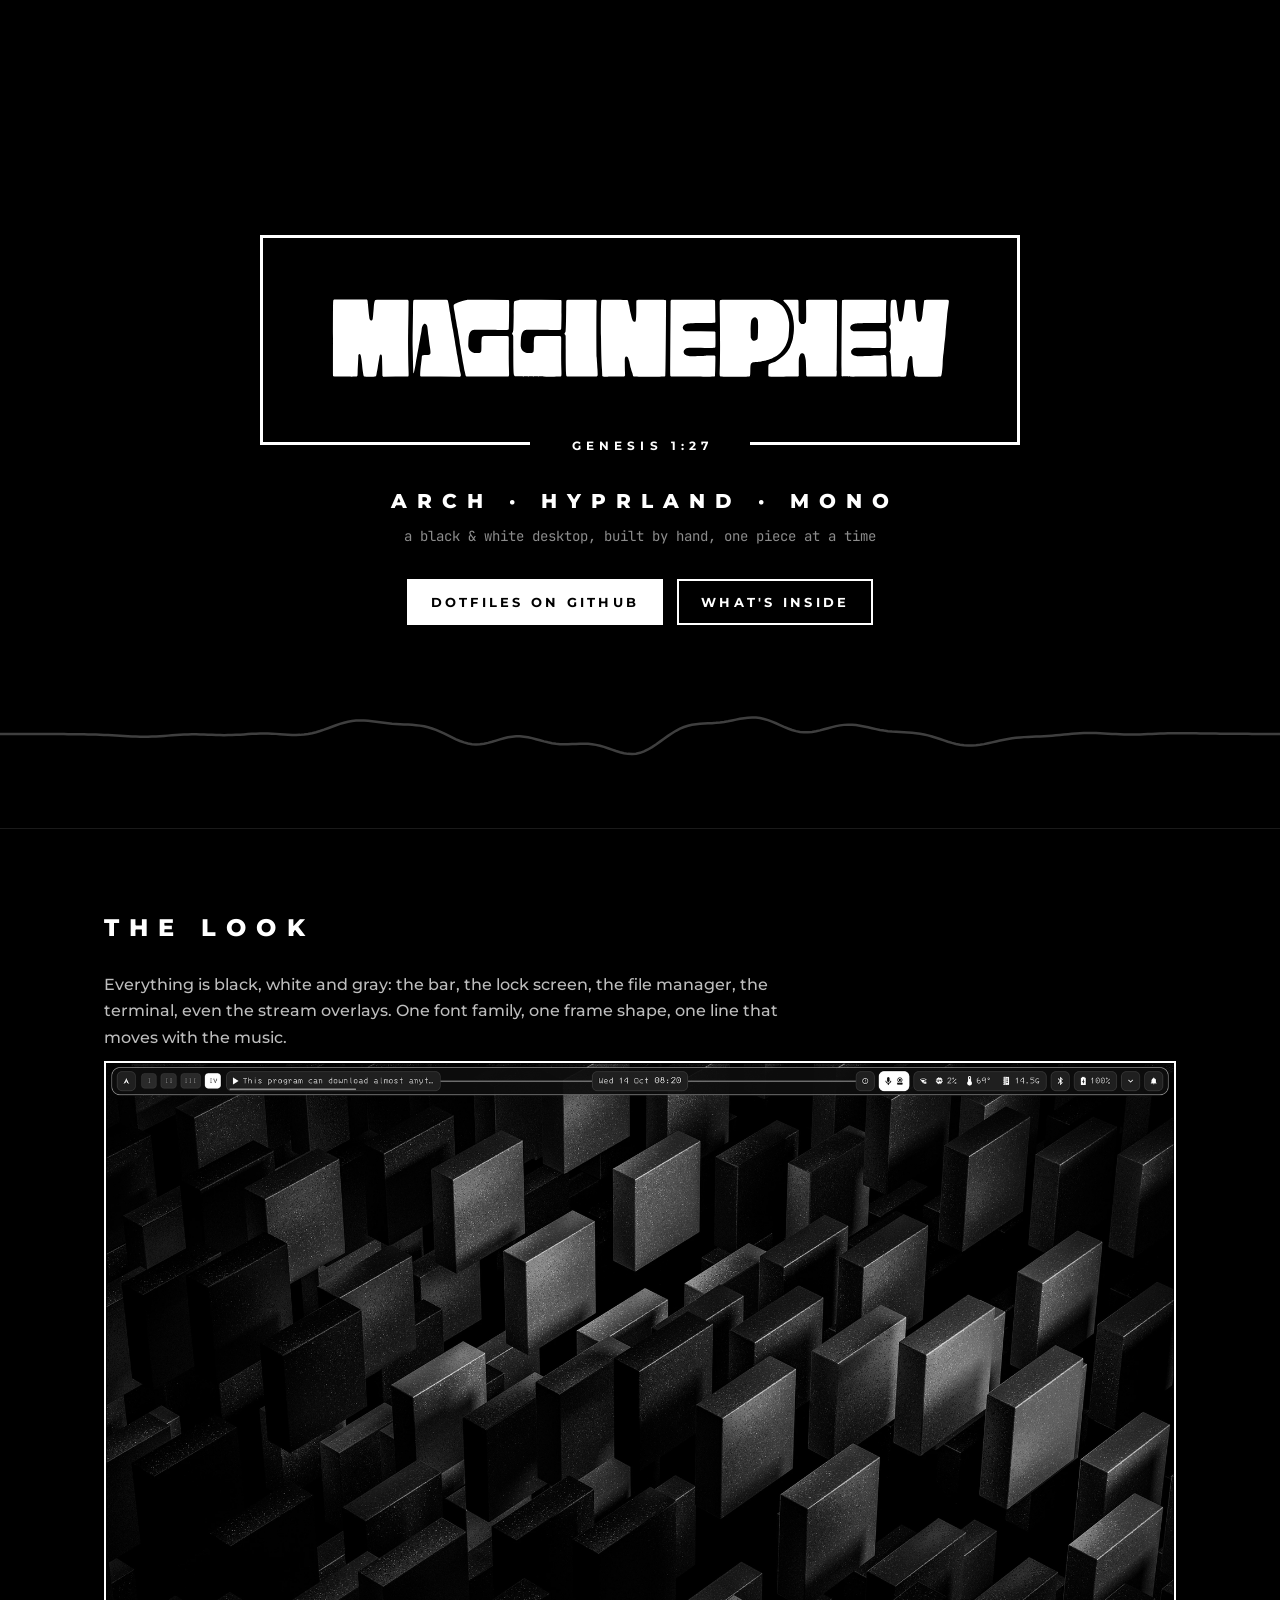
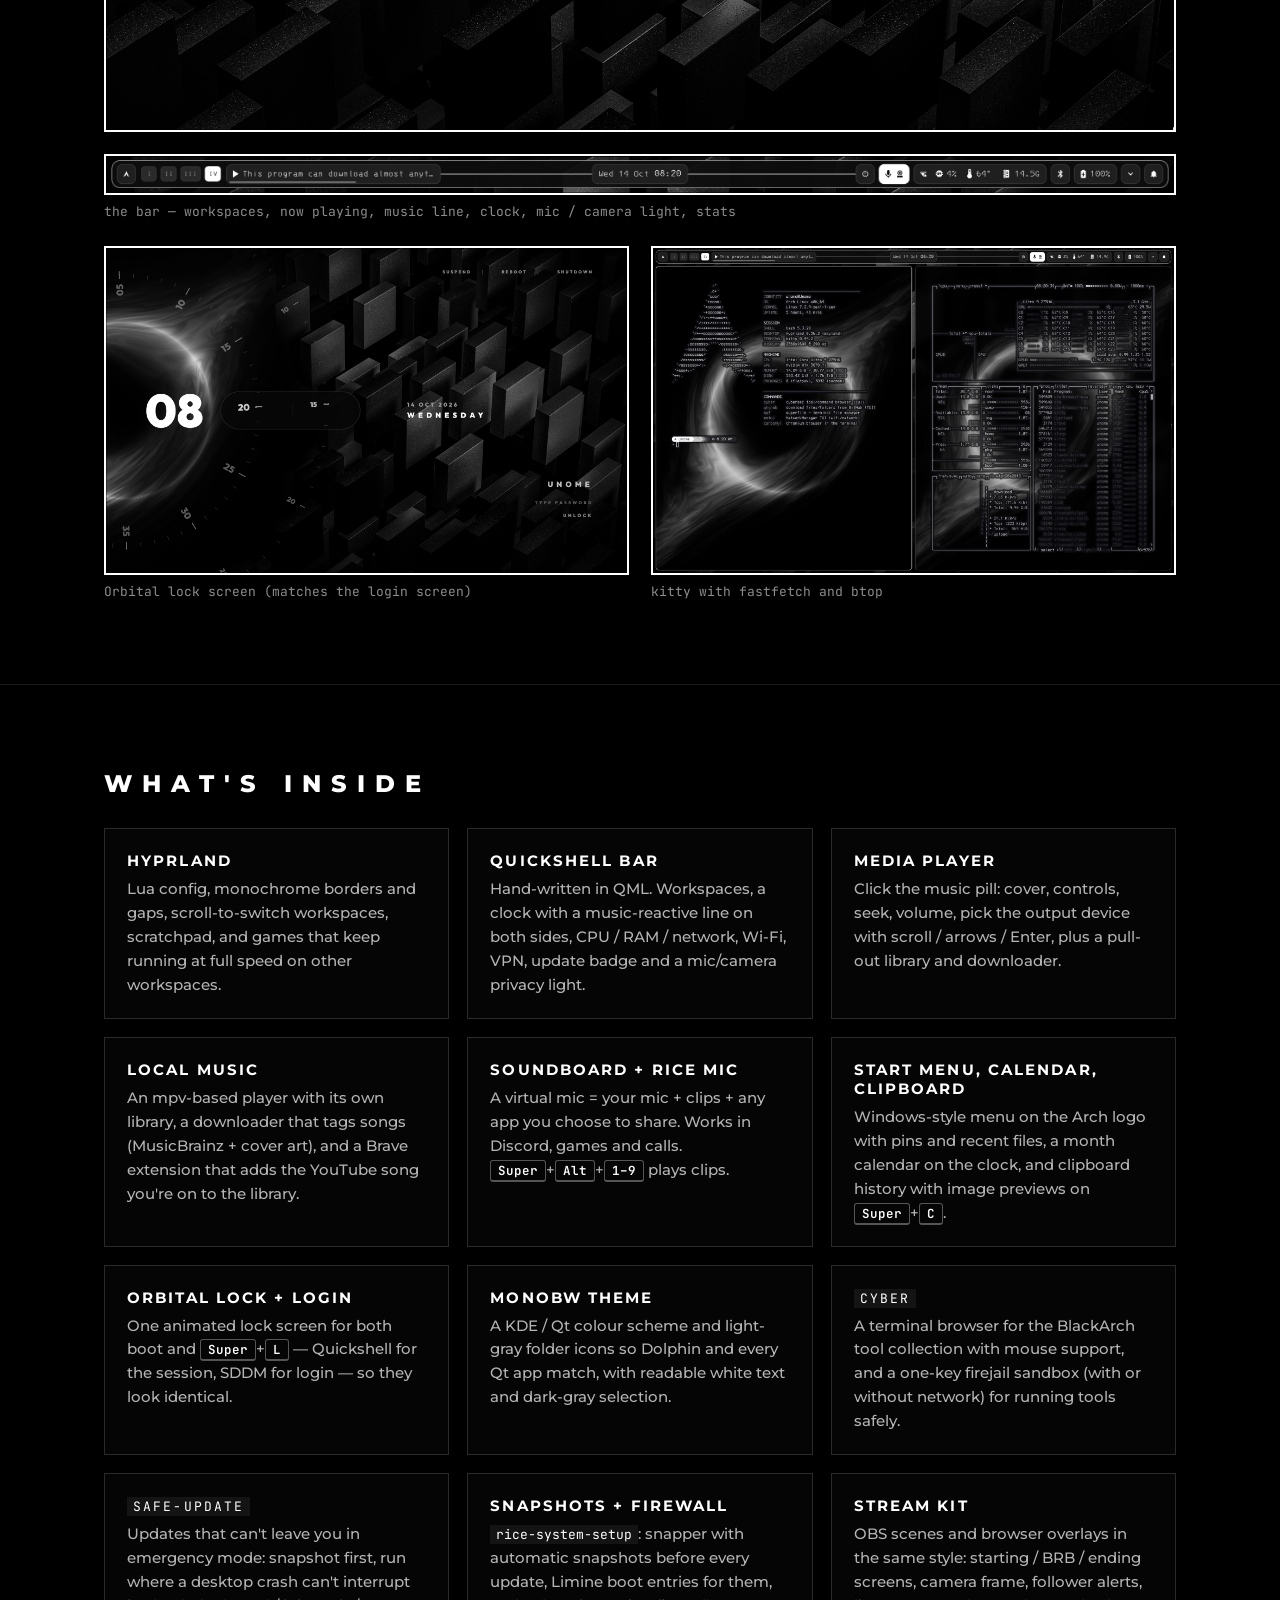
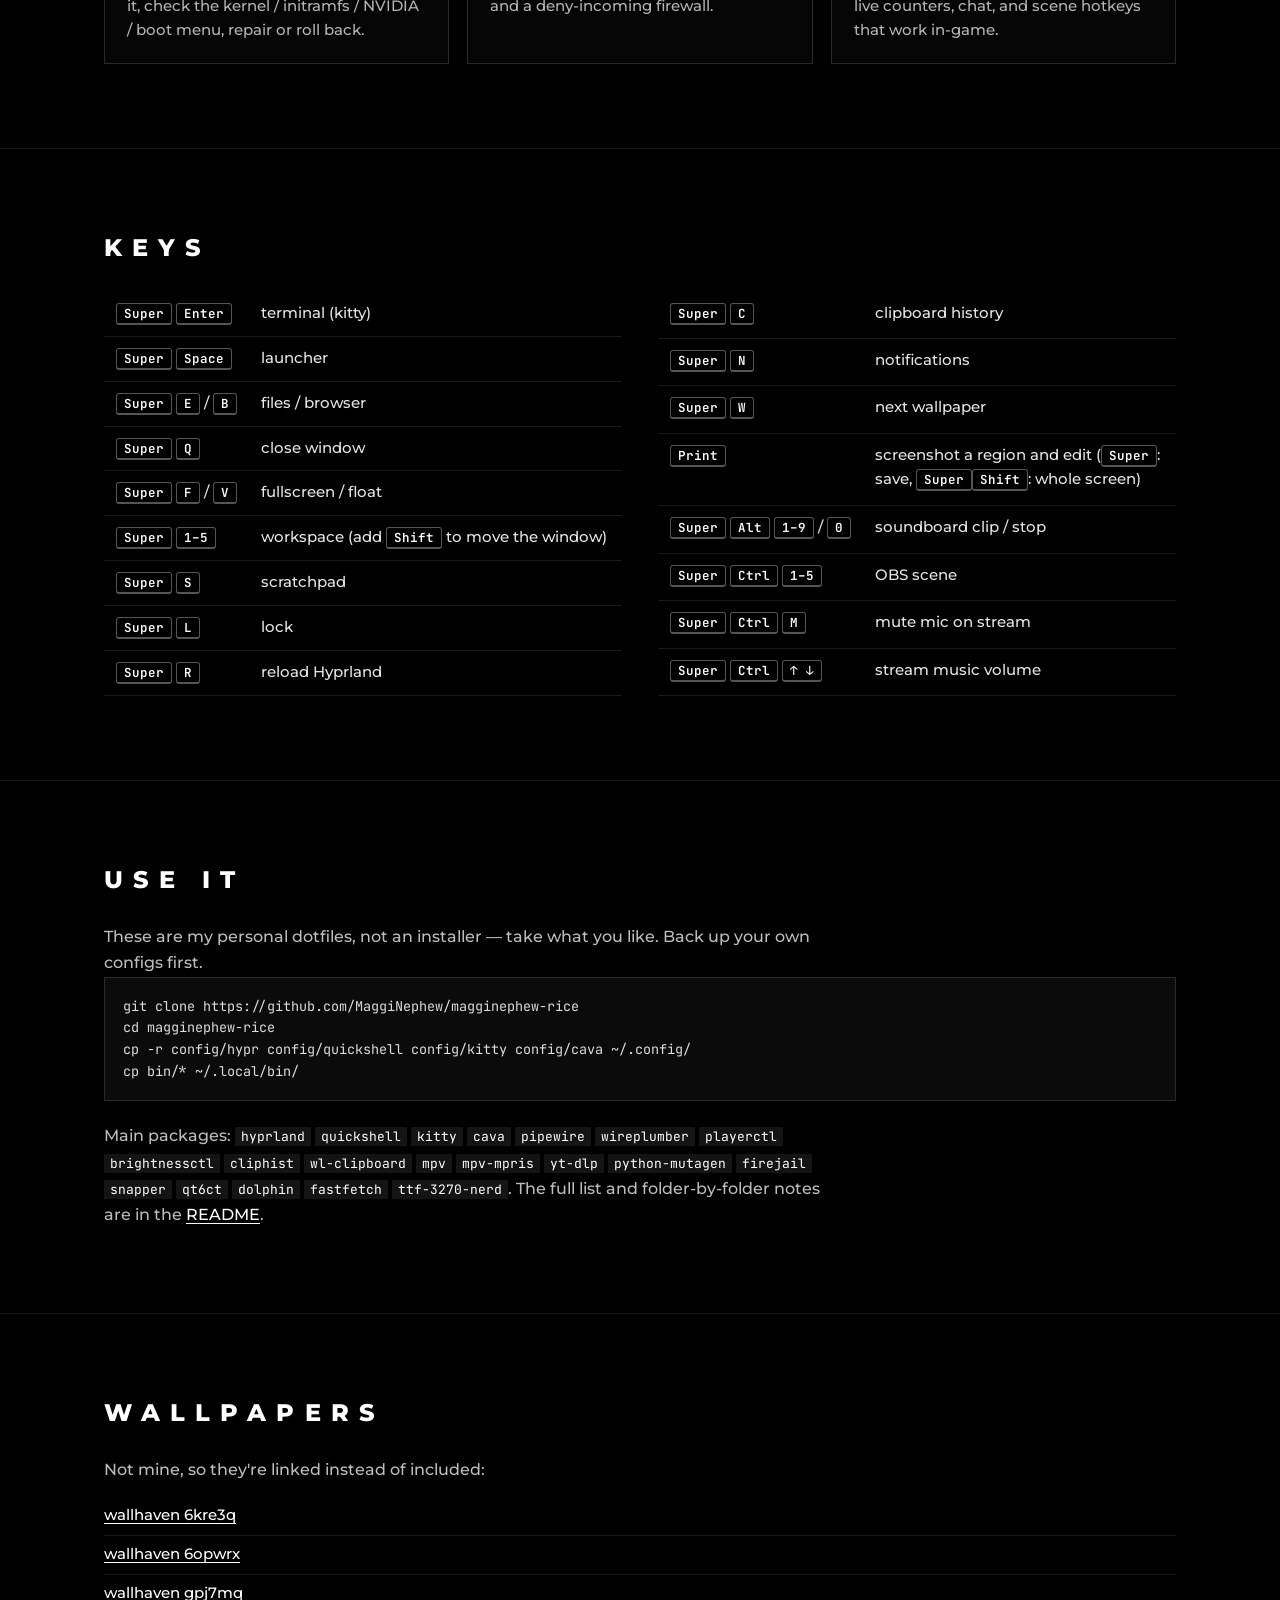
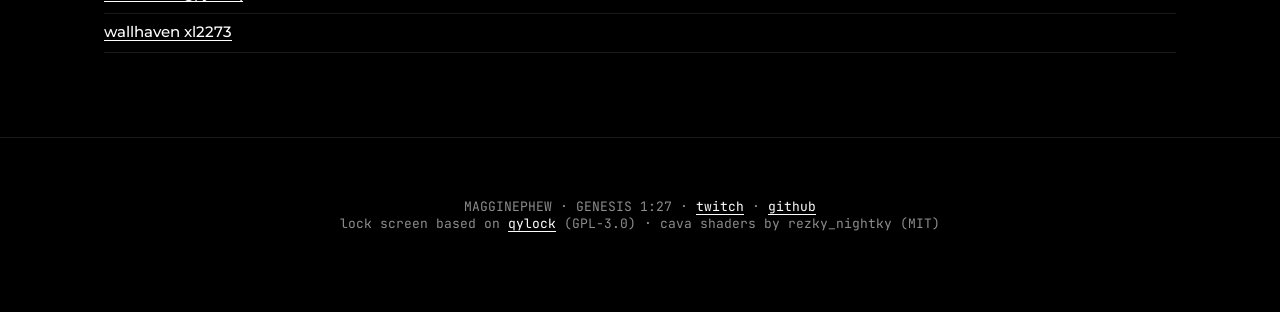
==== docs/index.html @ 16d939df "magginephew rice" ====
<!doctype html>
<html lang="en"><head>
<meta charset="utf-8">
<meta name="viewport" content="width=device-width, initial-scale=1">
<title>MAGGINEPHEW — Arch rice</title>
<meta name="description" content="A black and white Arch Linux + Hyprland setup with a hand-built Quickshell bar, soundboard, music player and stream kit.">
<link rel="preconnect" href="https://fonts.googleapis.com">
<link href="https://fonts.googleapis.com/css2?family=Montserrat:wght@500;700;800&family=JetBrains+Mono:wght@400;600&display=swap" rel="stylesheet">
<style>
  :root { --bg:#000; --fg:#e6e6e6; --white:#fff; --gray:#8c8c8c; --dim:#2a2a2a; --line:#1a1a1a;
          --sans:"Montserrat",system-ui,sans-serif; --mono:"JetBrains Mono",ui-monospace,monospace; }
  * { box-sizing: border-box; margin: 0; padding: 0; }
  html { scroll-behavior: smooth; }
  body { background: var(--bg); color: var(--fg); font: 500 16px/1.65 var(--sans); }
  a { color: var(--white); text-underline-offset: 3px; }
  .wrap { max-width: 1120px; margin: 0 auto; padding: 0 24px; }
  /* the logo's frame: box with a gap in the bottom edge holding a spaced label */
  .frame { position: relative; border: 3px solid var(--white); border-bottom: none; }
  .frame::before, .frame::after { content: ""; position: absolute; bottom: 0; height: 3px; background: var(--white);
                                   width: calc(50% - var(--gap, 160px) / 2); }
  .frame::before { left: 0; } .frame::after { right: 0; }
  .frame > .label { position: absolute; left: 50%; bottom: 0; transform: translate(-50%, 50%); width: var(--gap, 160px);
                    text-align: center; font: 700 12px var(--sans); letter-spacing: .42em; text-indent: .42em; color: var(--white); }

  header { min-height: 92vh; display: grid; place-items: center; text-align: center; padding: 72px 0 40px; position: relative; overflow: hidden; }
  header .frame { width: min(760px, 88vw); padding: clamp(28px, 6vw, 56px) clamp(24px, 6vw, 64px) clamp(34px, 6vw, 64px); --gap: 220px; }
  header .frame img { width: 100%; display: block; }
  header h1 { position: absolute; left: -9999px; }
  .tag { margin-top: 44px; font: 800 clamp(14px, 2.4vw, 20px) var(--sans); letter-spacing: .5em; text-indent: .5em; color: var(--white); }
  .sub { margin-top: 14px; font: 400 14px var(--mono); color: var(--gray); }
  .cta { margin-top: 34px; display: flex; gap: 14px; justify-content: center; flex-wrap: wrap; }
  .btn { font: 700 13px var(--sans); letter-spacing: .25em; text-transform: uppercase; text-decoration: none;
         padding: 13px 22px; border: 2px solid var(--white); color: var(--white); }
  .btn.solid { background: var(--white); color: var(--bg); }
  .btn:hover { background: var(--white); color: var(--bg); }
  canvas#wave { position: absolute; left: 0; right: 0; bottom: 6vh; width: 100%; height: 80px; opacity: .7; }

  section { padding: 84px 0; border-top: 1px solid var(--line); }
  h2 { font: 800 clamp(18px, 2.6vw, 24px) var(--sans); letter-spacing: .42em; color: var(--white); margin-bottom: 30px; }
  h3 { font: 700 15px var(--sans); letter-spacing: .14em; text-transform: uppercase; color: var(--white); margin-bottom: 8px; }
  p.lead { max-width: 720px; color: #bdbdbd; }

  .shot { display: block; width: 100%; border: 2px solid var(--white); background: #0b0b0b; }
  .shot-big { margin-top: 10px; }
  .gallery { display: grid; grid-template-columns: repeat(auto-fit, minmax(300px, 1fr)); gap: 22px; margin-top: 26px; }
  .gallery figure { margin: 0; }
  .gallery figcaption { font: 400 13px var(--mono); color: var(--gray); margin-top: 8px; }

  .grid { display: grid; grid-template-columns: repeat(auto-fit, minmax(260px, 1fr)); gap: 18px; }
  .card { border: 1px solid var(--dim); padding: 22px 22px 20px; background: #050505; }
  .card p { font-size: 14.5px; color: #b4b4b4; }
  .card code, td code, li code, p code { font: 400 13px var(--mono); color: var(--white); background: #141414; padding: 1px 6px; }

  table { width: 100%; border-collapse: collapse; font-size: 14.5px; }
  td { padding: 10px 12px; border-bottom: 1px solid var(--line); vertical-align: top; }
  td:first-child { white-space: nowrap; width: 1%; }
  kbd { font: 600 12.5px var(--mono); border: 1px solid #555; border-bottom-width: 2px; padding: 1px 7px; color: var(--white); border-radius: 3px; }
  .cols { display: grid; grid-template-columns: repeat(auto-fit, minmax(420px, 1fr)); gap: 36px; }
  @media (max-width: 520px) { .cols { grid-template-columns: 1fr; } td:first-child { white-space: normal; } }

  pre { font: 400 13.5px/1.6 var(--mono); background: #0b0b0b; border: 1px solid var(--dim); padding: 18px; overflow-x: auto; color: #dcdcdc; }
  ul.plain { list-style: none; } ul.plain li { padding: 7px 0; border-bottom: 1px solid var(--line); font-size: 14.5px; }
  footer { padding: 60px 0 80px; text-align: center; font: 400 13px var(--mono); color: var(--gray); border-top: 1px solid var(--line); }
</style>
</head>
<body>

<header>
  <div>
    <h1>MAGGINEPHEW</h1>
    <div class="frame"><img src="wordmark.svg" alt="MAGGINEPHEW"><div class="label">GENESIS 1:27</div></div>
    <div class="tag">ARCH&nbsp;·&nbsp;HYPRLAND&nbsp;·&nbsp;MONO</div>
    <div class="sub">a black &amp; white desktop, built by hand, one piece at a time</div>
    <div class="cta">
      <a class="btn solid" href="https://github.com/MaggiNephew/magginephew-rice">Dotfiles on GitHub</a>
      <a class="btn" href="#features">What's inside</a>
    </div>
  </div>
  <canvas id="wave"></canvas>
</header>

<section id="look">
  <div class="wrap">
    <h2>THE LOOK</h2>
    <p class="lead">Everything is black, white and gray: the bar, the lock screen, the file manager, the terminal, even the stream overlays. One font family, one frame shape, one line that moves with the music.</p>
    <img class="shot shot-big" src="screenshots/desktop.png" alt="Full desktop" onerror="this.remove()">
    <figure style="margin:22px 0 0"><img class="shot" src="screenshots/bar.png" alt="The bar" onerror="this.parentNode.remove()"><figcaption style="font:400 13px var(--mono);color:var(--gray);margin-top:8px">the bar — workspaces, now playing, music line, clock, mic / camera light, stats</figcaption></figure>
    <div class="gallery">
      <figure><img class="shot" src="screenshots/media.png" alt="" onerror="this.parentNode.remove()"><figcaption>media player with output switcher and library</figcaption></figure>
      <figure><img class="shot" src="screenshots/start-menu.png" alt="" onerror="this.parentNode.remove()"><figcaption>start menu on the Arch logo</figcaption></figure>
      <figure><img class="shot" src="screenshots/soundboard.png" alt="" onerror="this.parentNode.remove()"><figcaption>soundboard + Rice Mic</figcaption></figure>
      <figure><img class="shot" src="screenshots/calendar.png" alt="" onerror="this.parentNode.remove()"><figcaption>calendar and clipboard history</figcaption></figure>
      <figure><img class="shot" src="screenshots/lock.png" alt="" onerror="this.parentNode.remove()"><figcaption>Orbital lock screen (matches the login screen)</figcaption></figure>
      <figure><img class="shot" src="screenshots/terminal.png" alt="" onerror="this.parentNode.remove()"><figcaption>kitty with fastfetch and btop</figcaption></figure>
      <figure><img class="shot" src="screenshots/files.png" alt="" onerror="this.parentNode.remove()"><figcaption>Dolphin in the MonoBW theme</figcaption></figure>
      <figure><img class="shot" src="screenshots/stream.png" alt="" onerror="this.parentNode.remove()"><figcaption>the stream kit in OBS</figcaption></figure>
    </div>
  </div>
</section>

<section id="features">
  <div class="wrap">
    <h2>WHAT'S INSIDE</h2>
    <div class="grid">
      <div class="card"><h3>Hyprland</h3><p>Lua config, monochrome borders and gaps, scroll-to-switch workspaces, scratchpad, and games that keep running at full speed on other workspaces.</p></div>
      <div class="card"><h3>Quickshell bar</h3><p>Hand-written in QML. Workspaces, a clock with a music-reactive line on both sides, CPU / RAM / network, Wi-Fi, VPN, update badge and a mic/camera privacy light.</p></div>
      <div class="card"><h3>Media player</h3><p>Click the music pill: cover, controls, seek, volume, pick the output device with scroll / arrows / Enter, plus a pull-out library and downloader.</p></div>
      <div class="card"><h3>Local music</h3><p>An mpv-based player with its own library, a downloader that tags songs (MusicBrainz + cover art), and a Brave extension that adds the YouTube song you're on to the library.</p></div>
      <div class="card"><h3>Soundboard + Rice Mic</h3><p>A virtual mic = your mic + clips + any app you choose to share. Works in Discord, games and calls. <kbd>Super</kbd>+<kbd>Alt</kbd>+<kbd>1–9</kbd> plays clips.</p></div>
      <div class="card"><h3>Start menu, calendar, clipboard</h3><p>Windows-style menu on the Arch logo with pins and recent files, a month calendar on the clock, and clipboard history with image previews on <kbd>Super</kbd>+<kbd>C</kbd>.</p></div>
      <div class="card"><h3>Orbital lock + login</h3><p>One animated lock screen for both boot and <kbd>Super</kbd>+<kbd>L</kbd> — Quickshell for the session, SDDM for login — so they look identical.</p></div>
      <div class="card"><h3>MonoBW theme</h3><p>A KDE / Qt colour scheme and light-gray folder icons so Dolphin and every Qt app match, with readable white text and dark-gray selection.</p></div>
      <div class="card"><h3><code>cyber</code></h3><p>A terminal browser for the BlackArch tool collection with mouse support, and a one-key firejail sandbox (with or without network) for running tools safely.</p></div>
      <div class="card"><h3><code>safe-update</code></h3><p>Updates that can't leave you in emergency mode: snapshot first, run where a desktop crash can't interrupt it, check the kernel / initramfs / NVIDIA / boot menu, repair or roll back.</p></div>
      <div class="card"><h3>Snapshots + firewall</h3><p><code>rice-system-setup</code>: snapper with automatic snapshots before every update, Limine boot entries for them, and a deny-incoming firewall.</p></div>
      <div class="card"><h3>Stream kit</h3><p>OBS scenes and browser overlays in the same style: starting / BRB / ending screens, camera frame, follower alerts, live counters, chat, and scene hotkeys that work in-game.</p></div>
    </div>
  </div>
</section>

<section id="keys">
  <div class="wrap">
    <h2>KEYS</h2>
    <div class="cols">
      <table>
        <tr><td><kbd>Super</kbd> <kbd>Enter</kbd></td><td>terminal (kitty)</td></tr>
        <tr><td><kbd>Super</kbd> <kbd>Space</kbd></td><td>launcher</td></tr>
        <tr><td><kbd>Super</kbd> <kbd>E</kbd> / <kbd>B</kbd></td><td>files / browser</td></tr>
        <tr><td><kbd>Super</kbd> <kbd>Q</kbd></td><td>close window</td></tr>
        <tr><td><kbd>Super</kbd> <kbd>F</kbd> / <kbd>V</kbd></td><td>fullscreen / float</td></tr>
        <tr><td><kbd>Super</kbd> <kbd>1–5</kbd></td><td>workspace (add <kbd>Shift</kbd> to move the window)</td></tr>
        <tr><td><kbd>Super</kbd> <kbd>S</kbd></td><td>scratchpad</td></tr>
        <tr><td><kbd>Super</kbd> <kbd>L</kbd></td><td>lock</td></tr>
        <tr><td><kbd>Super</kbd> <kbd>R</kbd></td><td>reload Hyprland</td></tr>
      </table>
      <table>
        <tr><td><kbd>Super</kbd> <kbd>C</kbd></td><td>clipboard history</td></tr>
        <tr><td><kbd>Super</kbd> <kbd>N</kbd></td><td>notifications</td></tr>
        <tr><td><kbd>Super</kbd> <kbd>W</kbd></td><td>next wallpaper</td></tr>
        <tr><td><kbd>Print</kbd></td><td>screenshot a region and edit (<kbd>Super</kbd>: save, <kbd>Super</kbd><kbd>Shift</kbd>: whole screen)</td></tr>
        <tr><td><kbd>Super</kbd> <kbd>Alt</kbd> <kbd>1–9</kbd> / <kbd>0</kbd></td><td>soundboard clip / stop</td></tr>
        <tr><td><kbd>Super</kbd> <kbd>Ctrl</kbd> <kbd>1–5</kbd></td><td>OBS scene</td></tr>
        <tr><td><kbd>Super</kbd> <kbd>Ctrl</kbd> <kbd>M</kbd></td><td>mute mic on stream</td></tr>
        <tr><td><kbd>Super</kbd> <kbd>Ctrl</kbd> <kbd>↑ ↓</kbd></td><td>stream music volume</td></tr>
      </table>
    </div>
  </div>
</section>

<section id="install">
  <div class="wrap">
    <h2>USE IT</h2>
    <p class="lead">These are my personal dotfiles, not an installer — take what you like. Back up your own configs first.</p>
<pre>git clone https://github.com/MaggiNephew/magginephew-rice
cd magginephew-rice
cp -r config/hypr config/quickshell config/kitty config/cava ~/.config/
cp bin/* ~/.local/bin/</pre>
    <p class="lead" style="margin-top:22px">Main packages: <code>hyprland</code> <code>quickshell</code> <code>kitty</code> <code>cava</code> <code>pipewire</code> <code>wireplumber</code> <code>playerctl</code> <code>brightnessctl</code> <code>cliphist</code> <code>wl-clipboard</code> <code>mpv</code> <code>mpv-mpris</code> <code>yt-dlp</code> <code>python-mutagen</code> <code>firejail</code> <code>snapper</code> <code>qt6ct</code> <code>dolphin</code> <code>fastfetch</code> <code>ttf-3270-nerd</code>. The full list and folder-by-folder notes are in the <a href="https://github.com/MaggiNephew/magginephew-rice#readme">README</a>.</p>
  </div>
</section>

<section id="walls">
  <div class="wrap">
    <h2>WALLPAPERS</h2>
    <p class="lead">Not mine, so they're linked instead of included:</p>
    <ul class="plain" style="margin-top:14px">
      <li><a href="https://wallhaven.cc/w/6kre3q">wallhaven 6kre3q</a></li>
      <li><a href="https://wallhaven.cc/w/6opwrx">wallhaven 6opwrx</a></li>
      <li><a href="https://wallhaven.cc/w/gpj7mq">wallhaven gpj7mq</a></li>
      <li><a href="https://wallhaven.cc/w/xl2273">wallhaven xl2273</a></li>
    </ul>
  </div>
</section>

<footer>
  MAGGINEPHEW · GENESIS 1:27 · <a href="https://twitch.tv/magginephew_gaming">twitch</a> · <a href="https://github.com/MaggiNephew/magginephew-rice">github</a><br>
  lock screen based on <a href="https://github.com/Darkkal44/qylock">qylock</a> (GPL-3.0) · cava shaders by rezky_nightky (MIT)
</footer>

<script>
  // the same calm line as the bar and the stream screens
  const cv = document.getElementById("wave"), ctx = cv.getContext("2d");
  const size = () => { const d = devicePixelRatio || 1; cv.width = cv.clientWidth * d; cv.height = cv.clientHeight * d; };
  size(); addEventListener("resize", size);
  const still = matchMedia("(prefers-reduced-motion: reduce)").matches;
  function draw(ms) {
    const w = cv.width, h = cv.height, mid = h / 2, t = still ? 0 : ms / 1000, d = devicePixelRatio || 1;
    ctx.clearRect(0, 0, w, h); ctx.lineWidth = 2.5 * d; ctx.strokeStyle = "#5a5a5a"; ctx.beginPath();
    for (let x = 0; x <= w; x += 4 * d) {
      const u = x / w, env = Math.sin(Math.PI * u) ** 2;
      const y = mid + env * h * .32 * (.55 * Math.sin(u * 19 + t * 1.3) + .3 * Math.sin(u * 47 - t * 2.1) + .15 * Math.sin(u * 97 + t * 3.7));
      x ? ctx.lineTo(x, y) : ctx.moveTo(x, y);
    }
    ctx.stroke(); if (!still) requestAnimationFrame(draw);
  }
  requestAnimationFrame(draw);
</script>
</body></html>
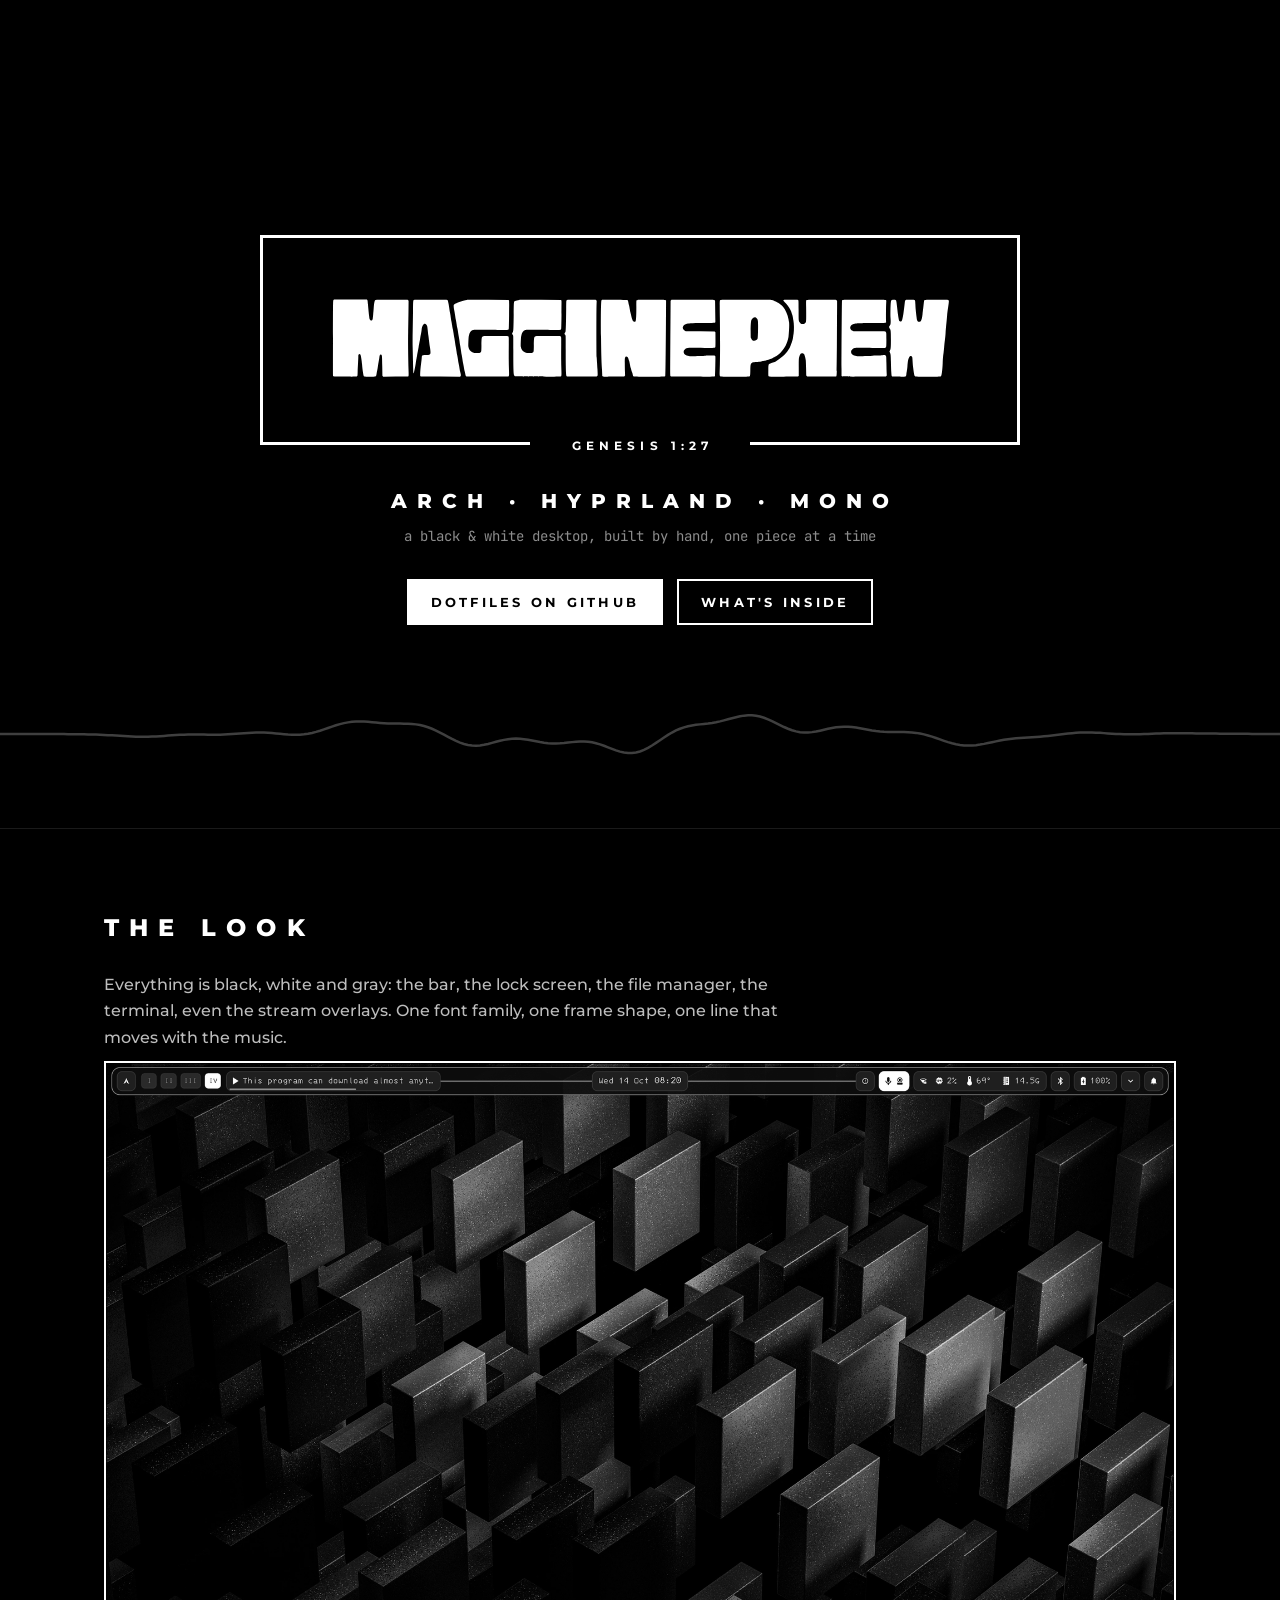
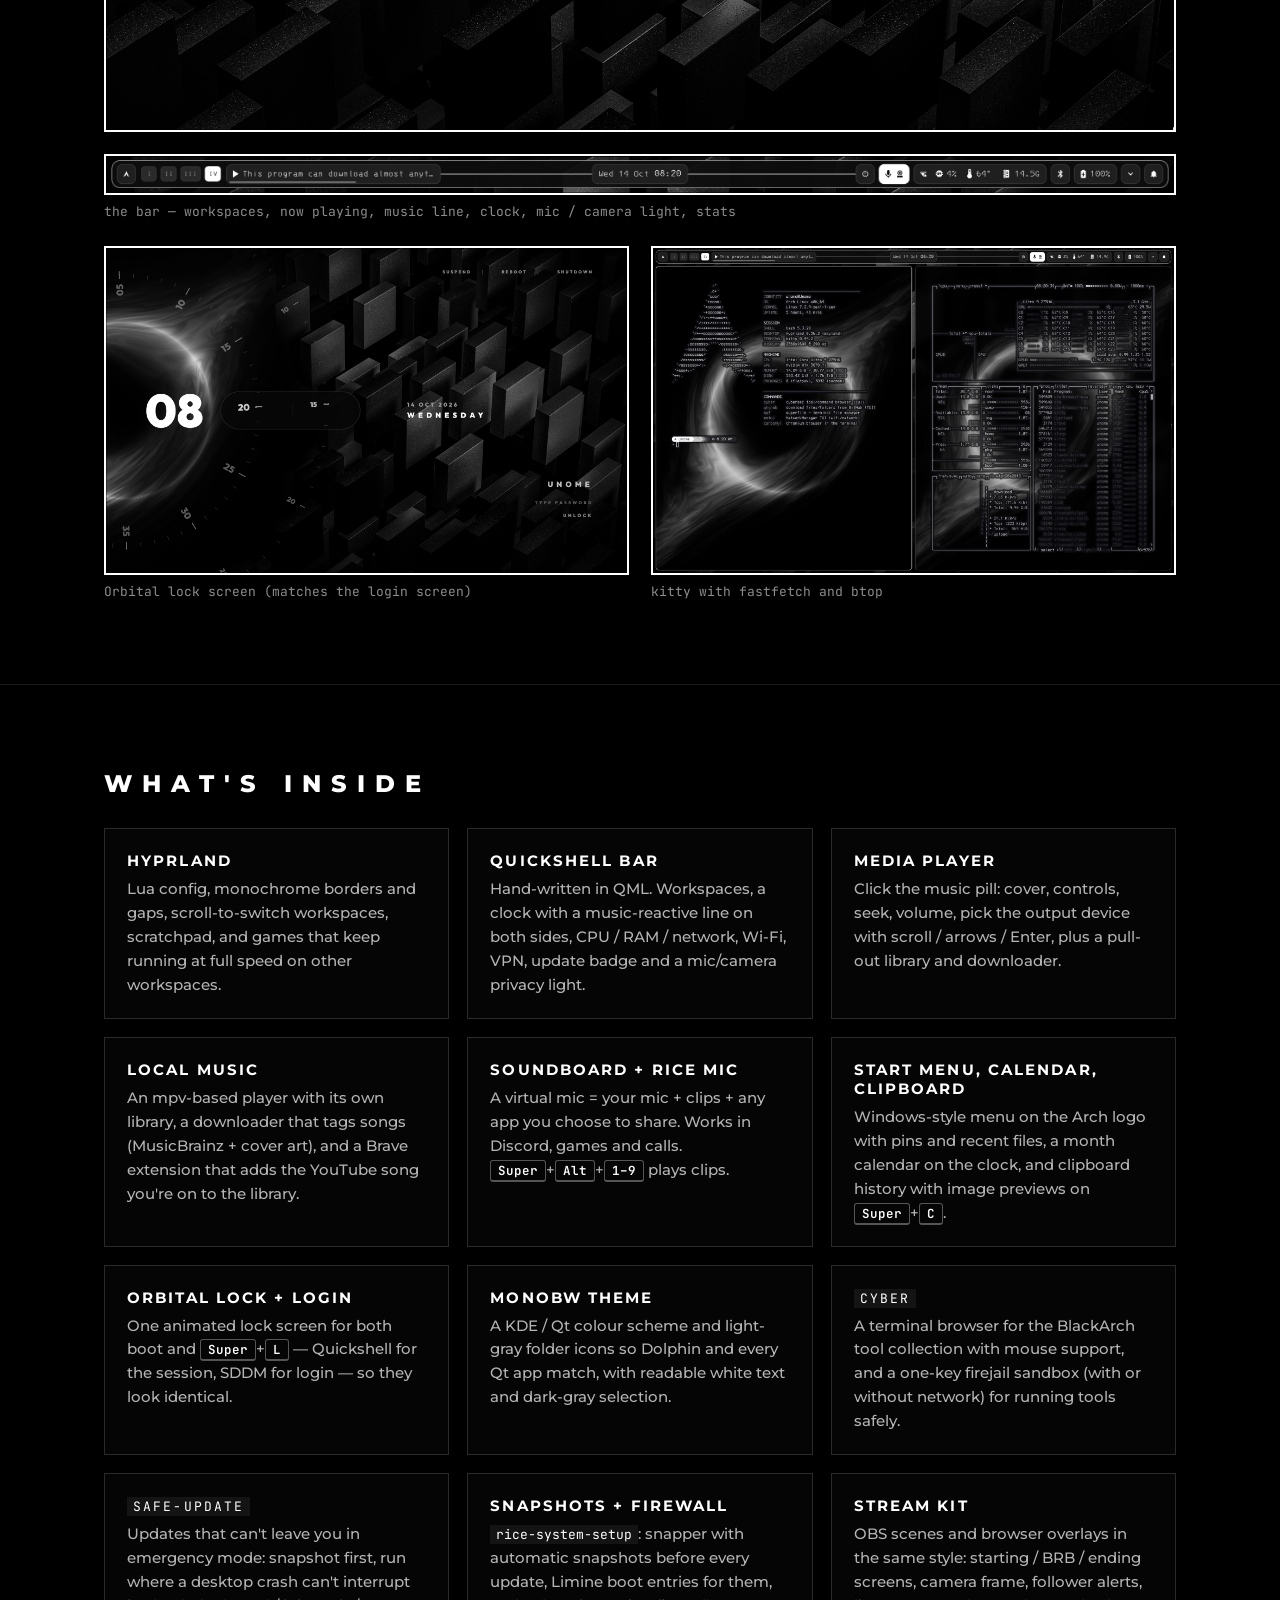
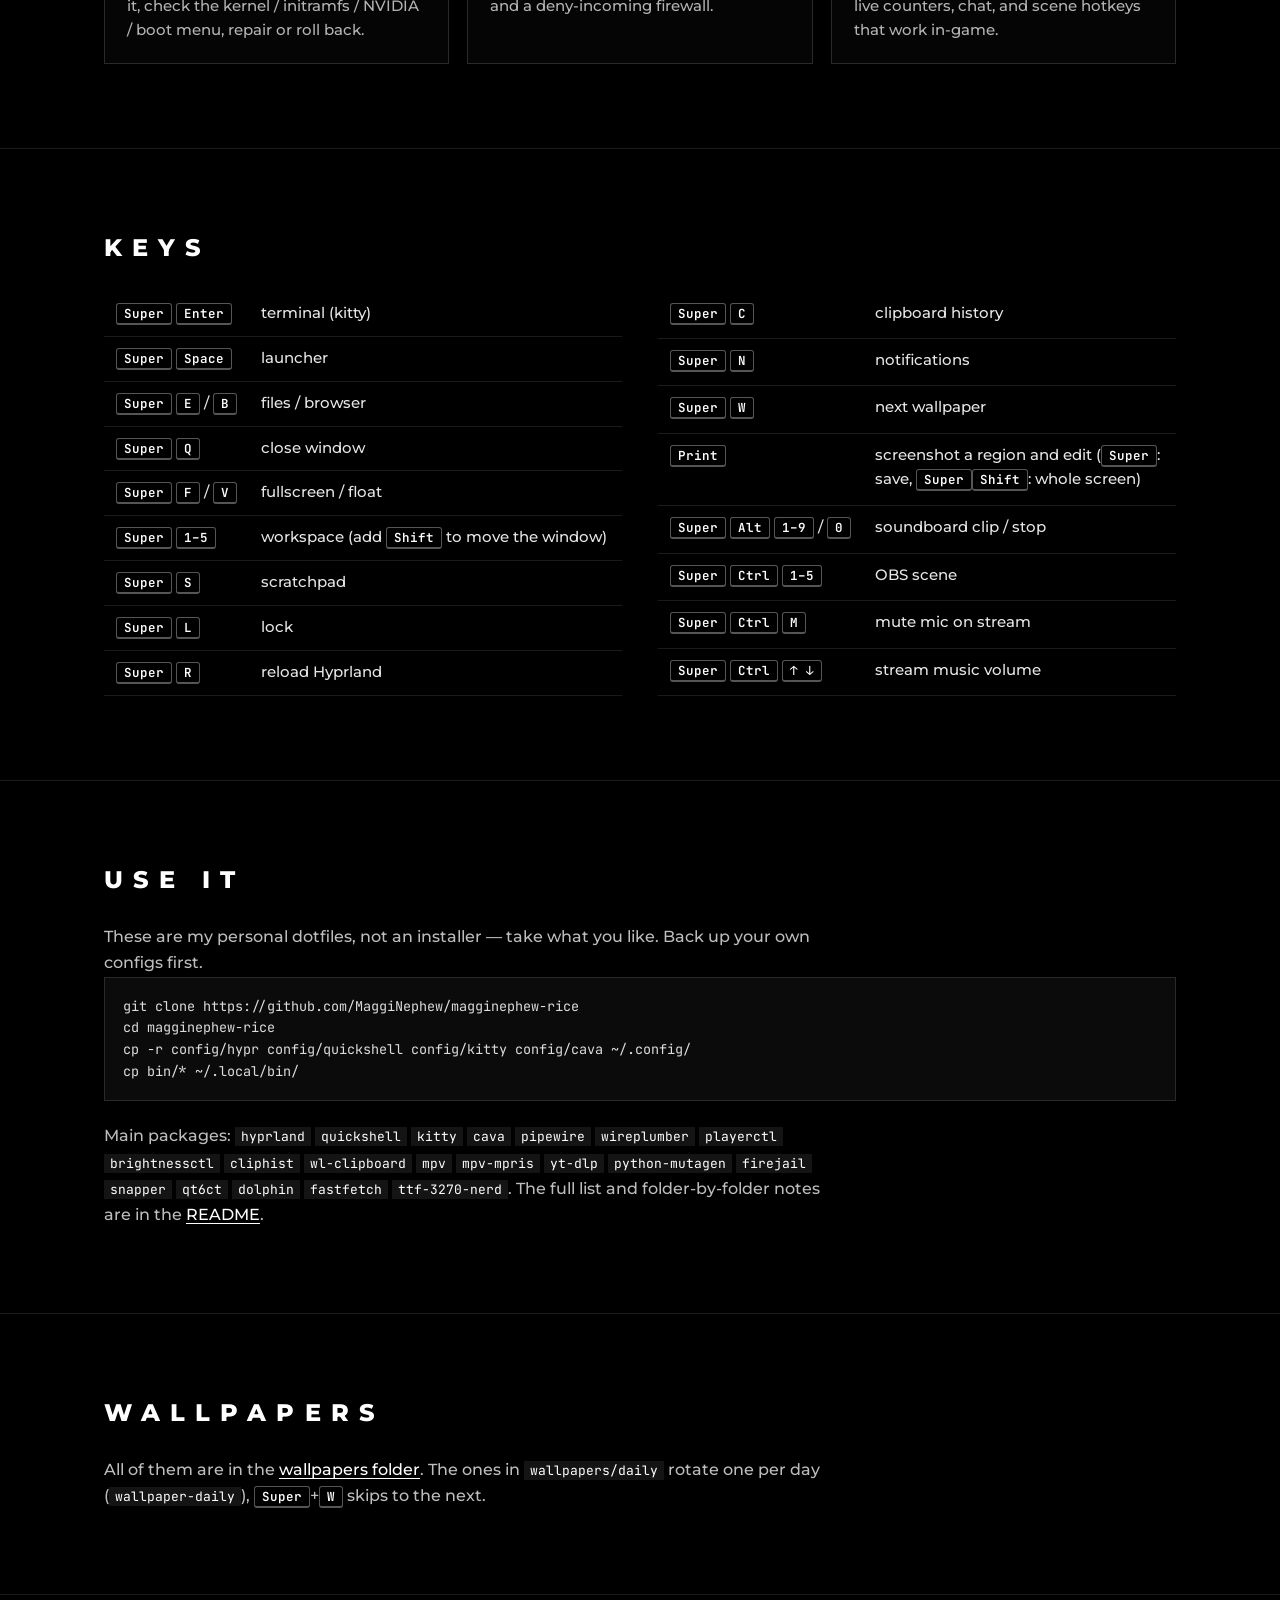
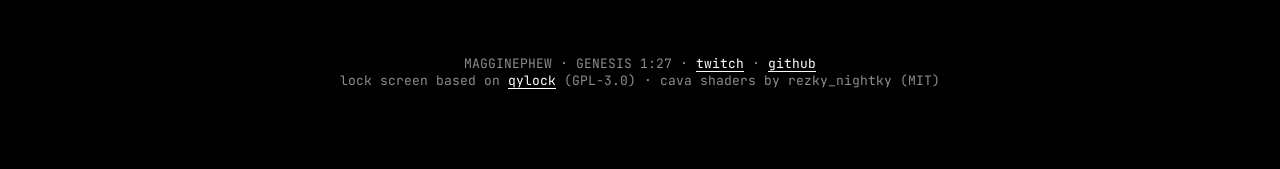
==== commit 0204d843: "magginephew rice" ====
--- a/docs/index.html
+++ b/docs/index.html
@@ -162,13 +162,7 @@
 <section id="walls">
   <div class="wrap">
     <h2>WALLPAPERS</h2>
-    <p class="lead">Not mine, so they're linked instead of included:</p>
-    <ul class="plain" style="margin-top:14px">
-      <li><a href="https://wallhaven.cc/w/6kre3q">wallhaven 6kre3q</a></li>
-      <li><a href="https://wallhaven.cc/w/6opwrx">wallhaven 6opwrx</a></li>
-      <li><a href="https://wallhaven.cc/w/gpj7mq">wallhaven gpj7mq</a></li>
-      <li><a href="https://wallhaven.cc/w/xl2273">wallhaven xl2273</a></li>
-    </ul>
+    <p class="lead">All of them are in the <a href="https://github.com/MaggiNephew/magginephew-rice/tree/main/wallpapers">wallpapers folder</a>. The ones in <code>wallpapers/daily</code> rotate one per day (<code>wallpaper-daily</code>), <kbd>Super</kbd>+<kbd>W</kbd> skips to the next.</p>
   </div>
 </section>
 
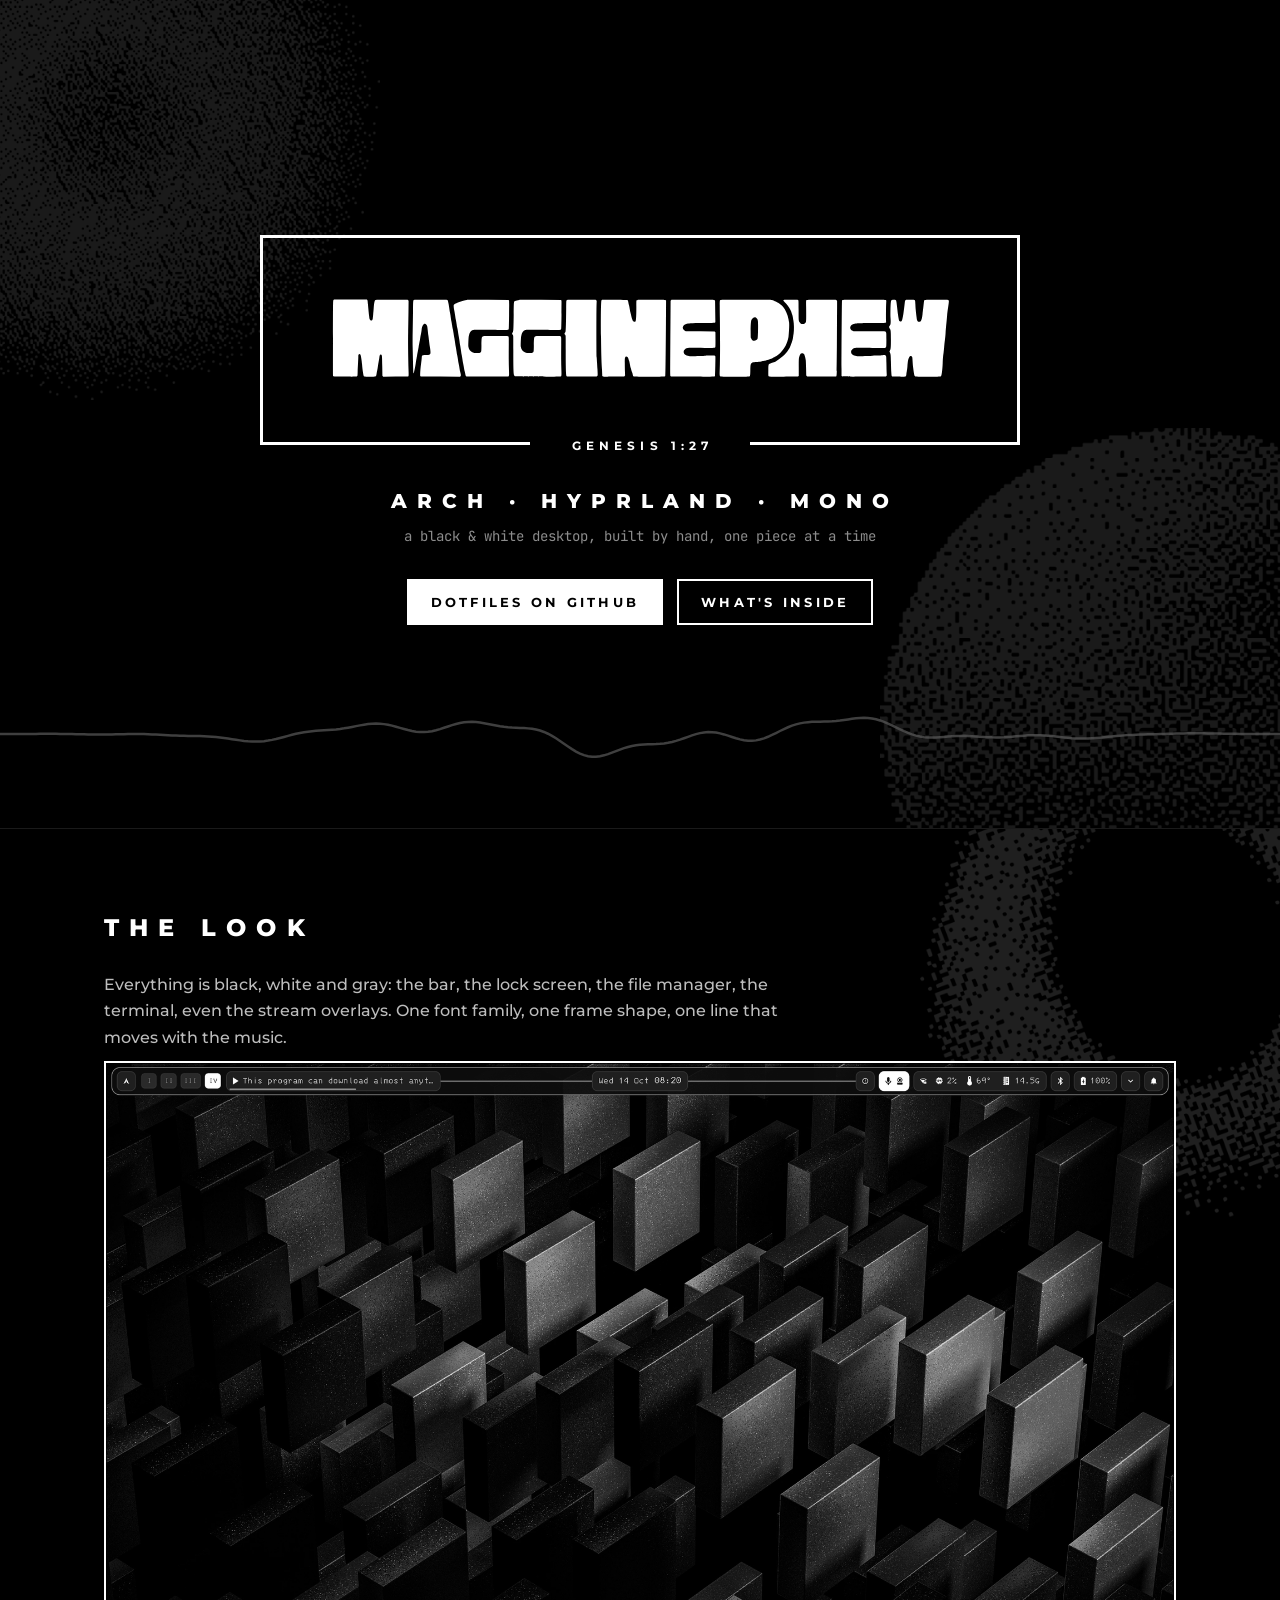
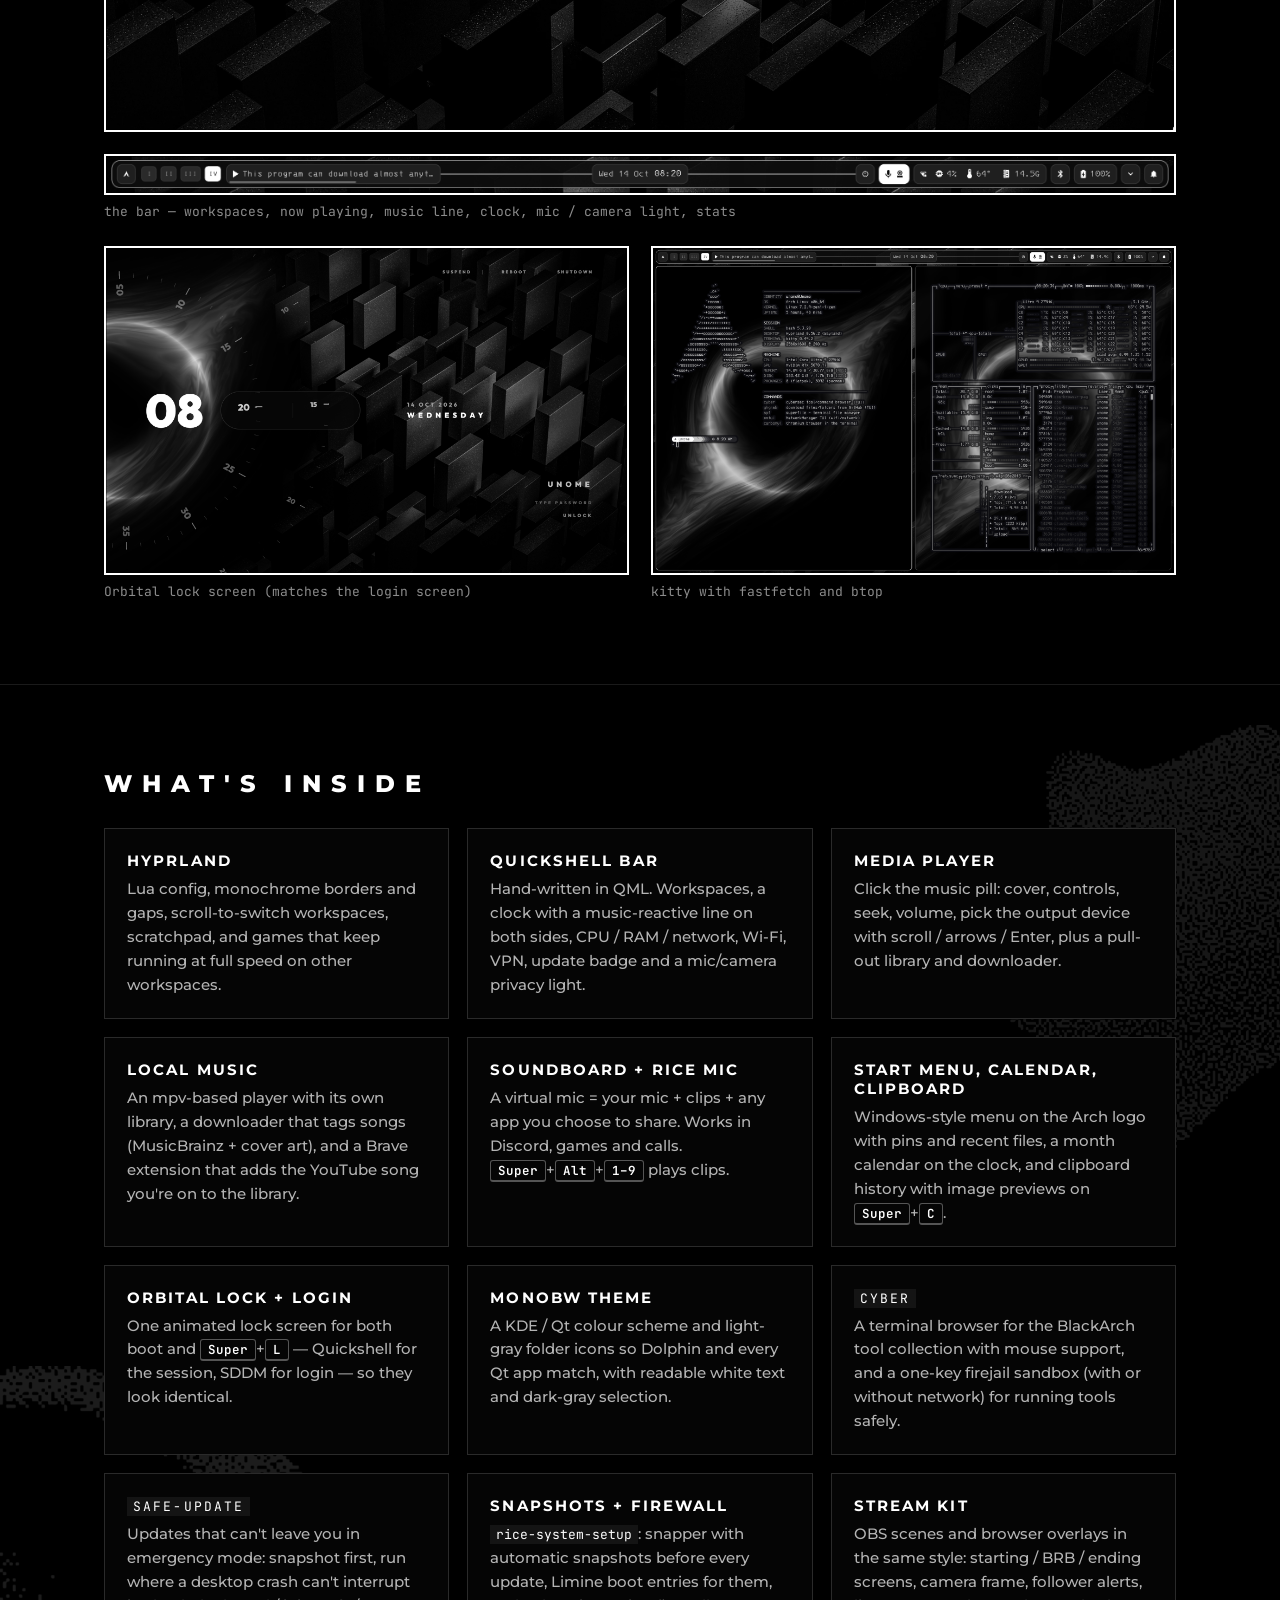
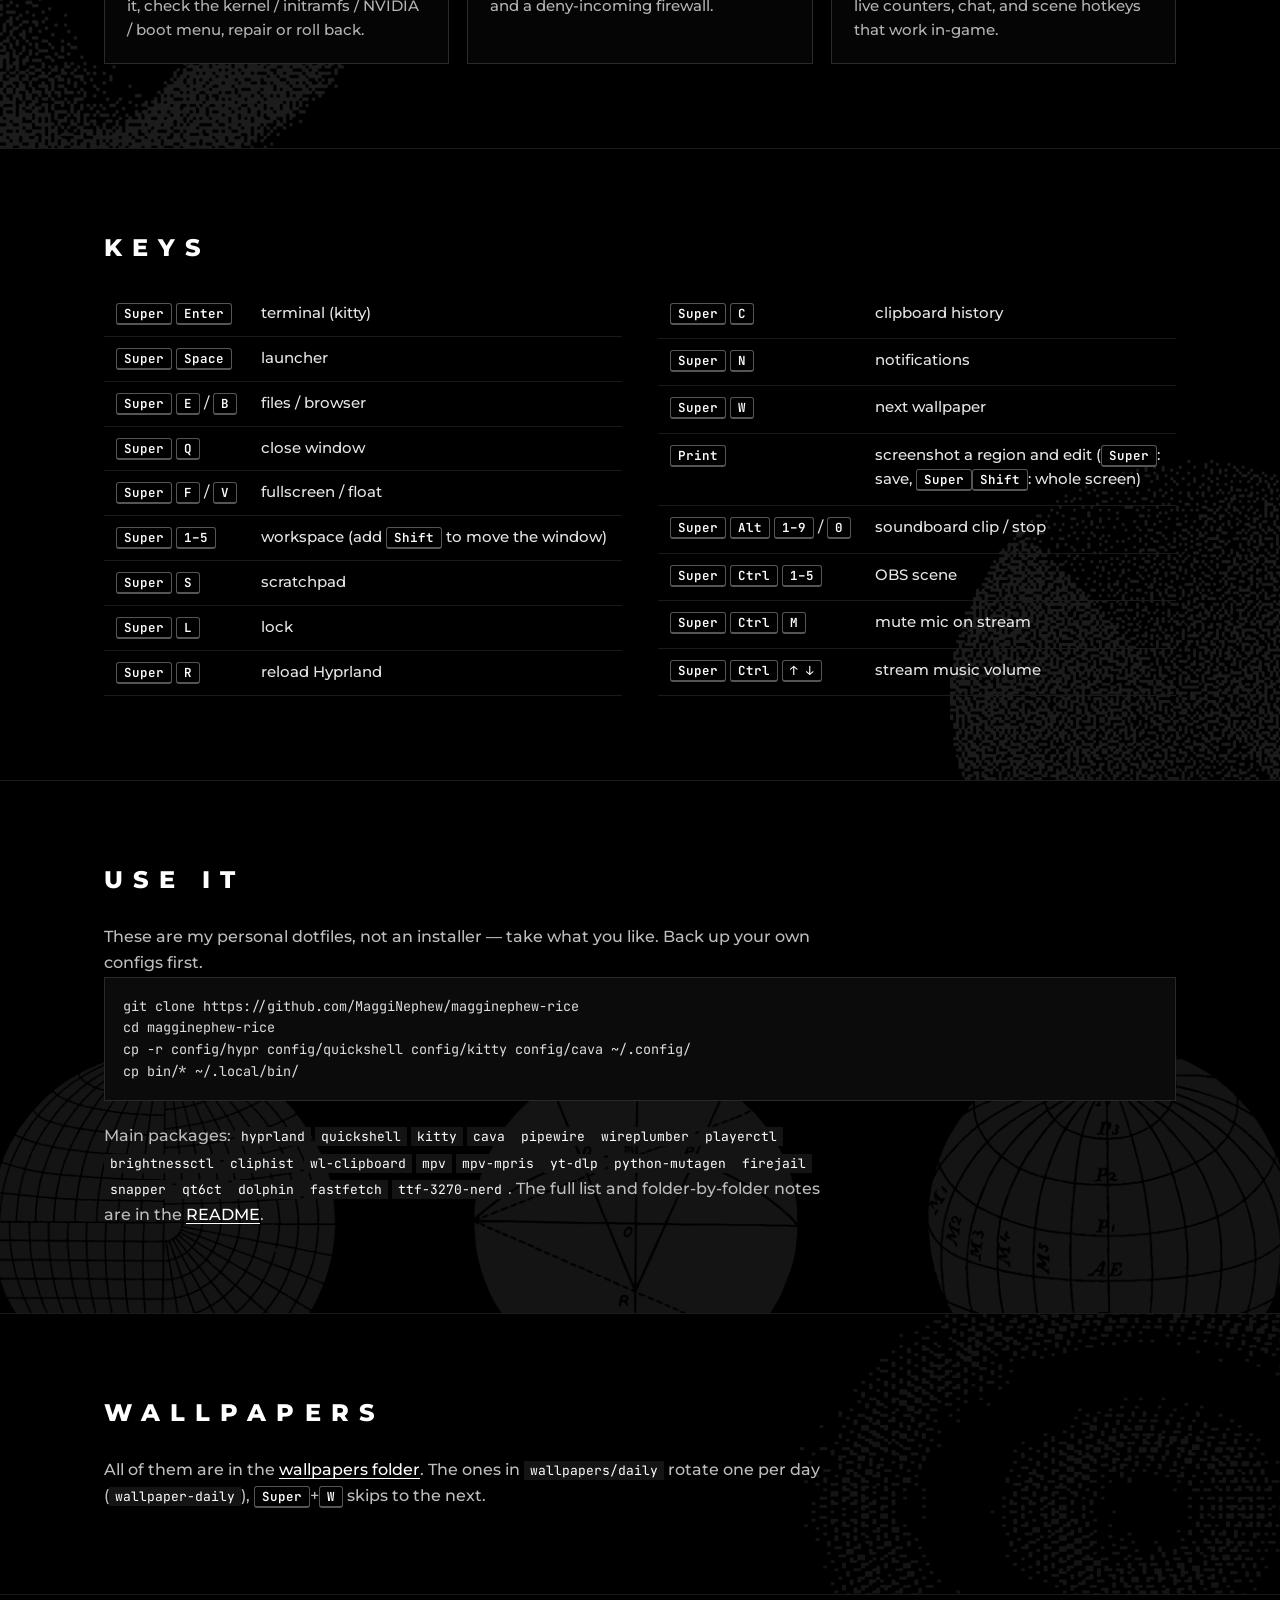
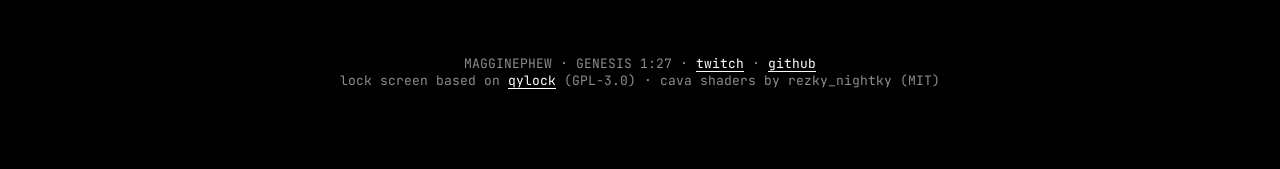
==== commit d780164c: "stipple backgrounds, wallpapers folder" ====
--- a/docs/index.html
+++ b/docs/index.html
@@ -61,11 +61,24 @@
   pre { font: 400 13.5px/1.6 var(--mono); background: #0b0b0b; border: 1px solid var(--dim); padding: 18px; overflow-x: auto; color: #dcdcdc; }
   ul.plain { list-style: none; } ul.plain li { padding: 7px 0; border-bottom: 1px solid var(--line); font-size: 14.5px; }
   footer { padding: 60px 0 80px; text-align: center; font: 400 13px var(--mono); color: var(--gray); border-top: 1px solid var(--line); }
+
+  /* drifting stipple shapes (same ones as the stream screens) */
+  header, section { position: relative; overflow: hidden; }
+  header > div, section > .wrap { position: relative; z-index: 1; }
+  canvas#wave { z-index: 1; }
+  .deco { position: absolute; z-index: 0; pointer-events: none; user-select: none; opacity: var(--o, .12);
+          animation: drift var(--d, 50s) ease-in-out infinite alternate; }
+  @keyframes drift { from { transform: translate(0,0) rotate(0) scale(1); }
+                     to { transform: translate(var(--dx,40px), var(--dy,-30px)) rotate(var(--r,14deg)) scale(1.06); } }
+  @media (max-width: 700px) { .deco { width: 70vw !important; } }
+  @media (prefers-reduced-motion: reduce) { .deco { animation: none; } }
 </style>
 </head>
 <body>
 
 <header>
+  <img class="deco" src="assets/stipple-sphere.png" alt="" aria-hidden="true" style="width:600px;right:-200px;bottom:-200px;--o:.10;--r:18deg">
+  <img class="deco" src="assets/stipple-haze.png" alt="" aria-hidden="true" style="width:560px;left:-180px;top:-160px;--o:.10;--dx:30px;--dy:40px;--d:60s">
   <div>
     <h1>MAGGINEPHEW</h1>
     <div class="frame"><img src="wordmark.svg" alt="MAGGINEPHEW"><div class="label">GENESIS 1:27</div></div>
@@ -80,6 +93,7 @@
 </header>
 
 <section id="look">
+  <img class="deco" src="assets/stipple-ring.png" alt="" aria-hidden="true" style="width:520px;right:-160px;top:-120px;--o:.12;--r:-22deg">
   <div class="wrap">
     <h2>THE LOOK</h2>
     <p class="lead">Everything is black, white and gray: the bar, the lock screen, the file manager, the terminal, even the stream overlays. One font family, one frame shape, one line that moves with the music.</p>
@@ -99,6 +113,8 @@
 </section>
 
 <section id="features">
+  <img class="deco" src="assets/stipple-swirl.png" alt="" aria-hidden="true" style="width:560px;left:-200px;bottom:-120px;--o:.11;--r:-16deg;--d:58s">
+  <img class="deco" src="assets/stipple-star.png" alt="" aria-hidden="true" style="width:420px;right:-140px;top:40px;--o:.09;--dx:-30px;--d:54s">
   <div class="wrap">
     <h2>WHAT'S INSIDE</h2>
     <div class="grid">
@@ -119,6 +135,7 @@
 </section>
 
 <section id="keys">
+  <img class="deco" src="assets/stipple-split.png" alt="" aria-hidden="true" style="width:480px;right:-150px;bottom:-160px;--o:.11;--r:24deg;--d:62s">
   <div class="wrap">
     <h2>KEYS</h2>
     <div class="cols">
@@ -148,6 +165,7 @@
 </section>
 
 <section id="install">
+  <img class="deco" src="assets/globes.png" alt="" aria-hidden="true" style="width:1300px;left:50%;bottom:-90px;margin-left:-650px;--o:.08;--dx:0px;--dy:-10px;--r:0deg;--d:20s">
   <div class="wrap">
     <h2>USE IT</h2>
     <p class="lead">These are my personal dotfiles, not an installer — take what you like. Back up your own configs first.</p>
@@ -160,6 +178,7 @@
 </section>
 
 <section id="walls">
+  <img class="deco" src="assets/stipple-orbit.png" alt="" aria-hidden="true" style="width:700px;right:-220px;top:-60px;--o:.08;--r:6deg;--d:44s">
   <div class="wrap">
     <h2>WALLPAPERS</h2>
     <p class="lead">All of them are in the <a href="https://github.com/MaggiNephew/magginephew-rice/tree/main/wallpapers">wallpapers folder</a>. The ones in <code>wallpapers/daily</code> rotate one per day (<code>wallpaper-daily</code>), <kbd>Super</kbd>+<kbd>W</kbd> skips to the next.</p>
